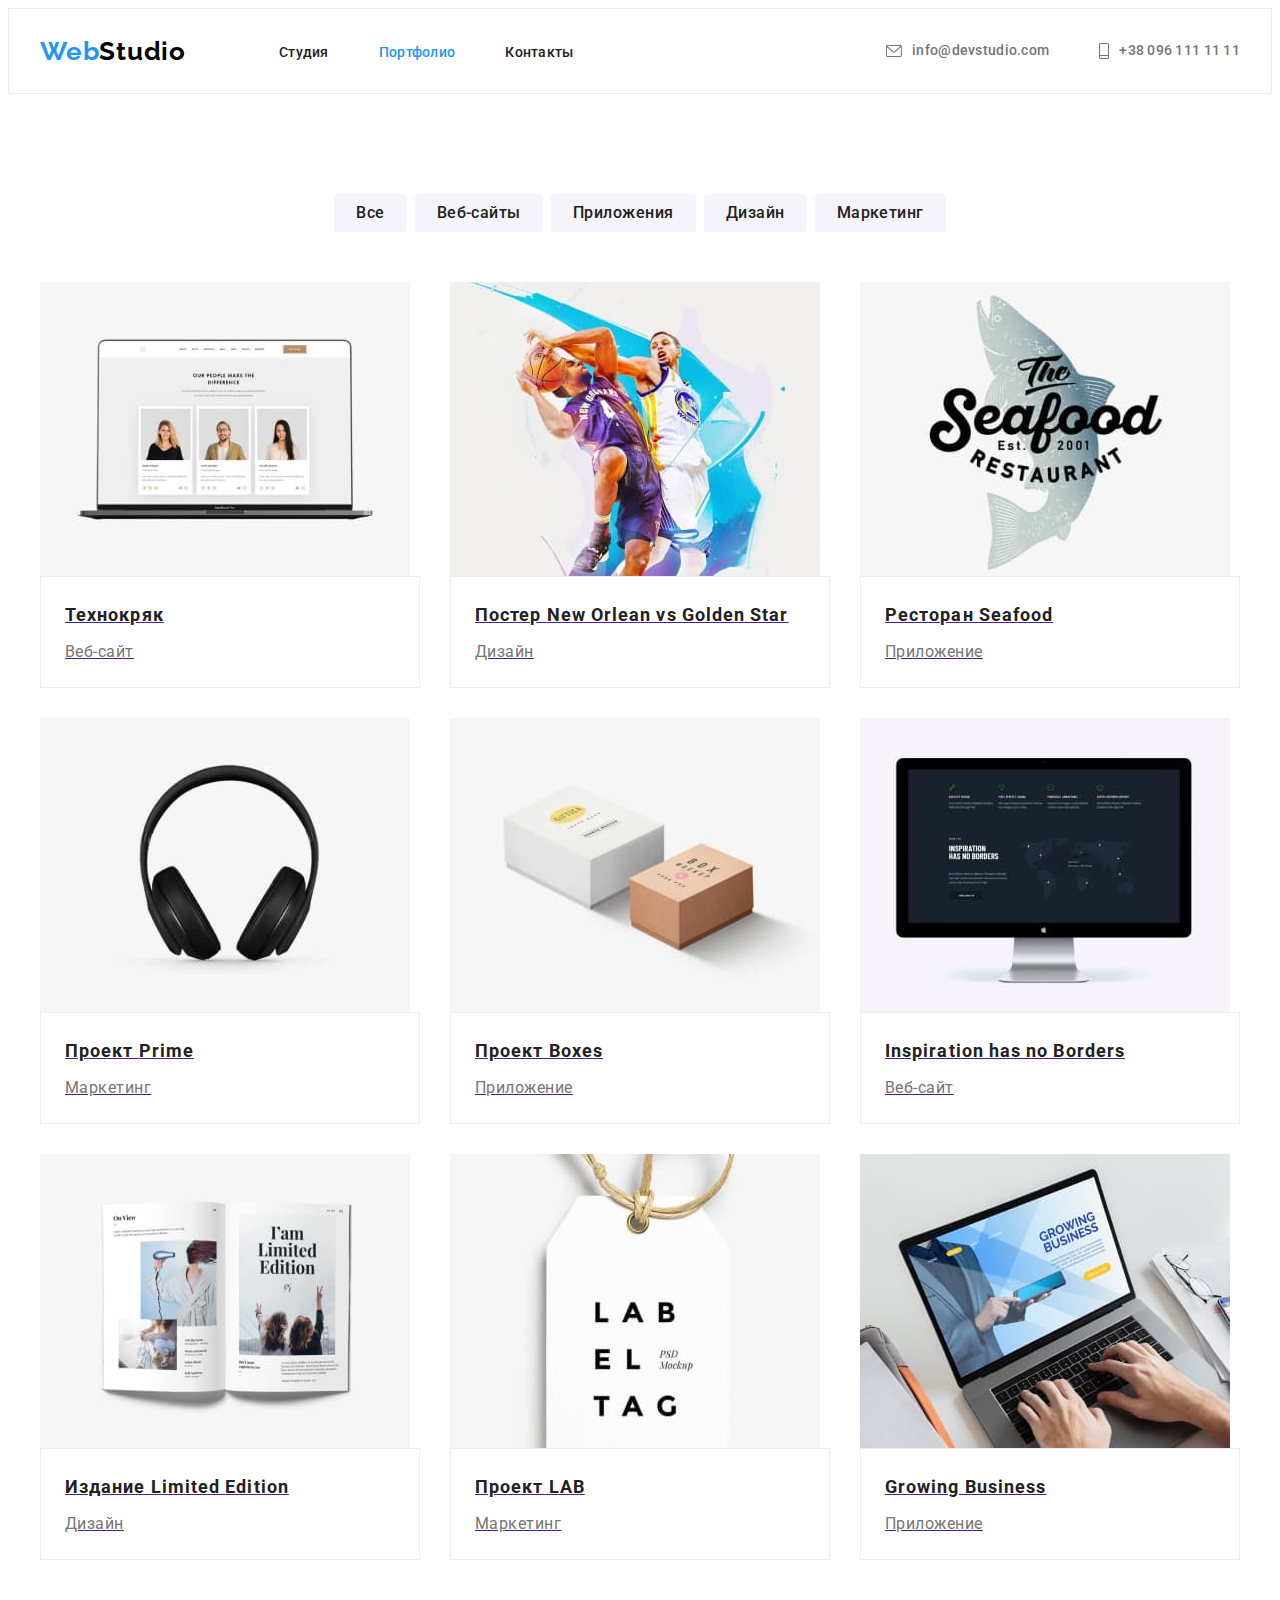
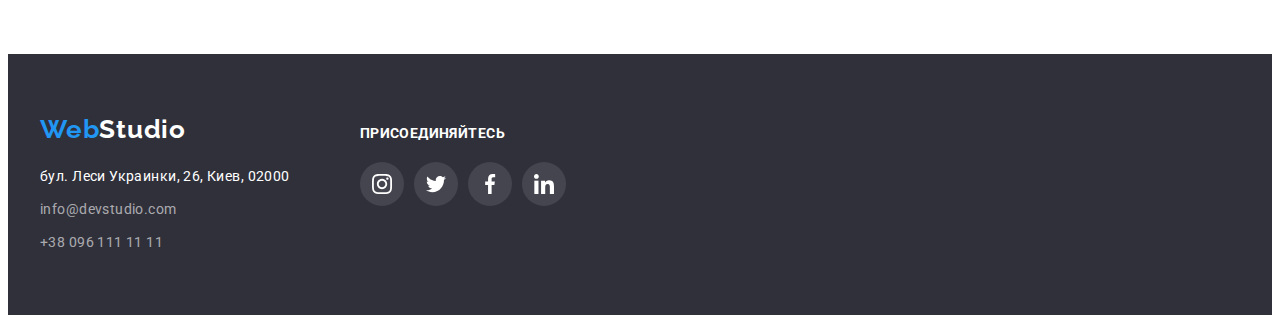
==== portfolio.html @ 2f3a3f7e "after item" ====
<!DOCTYPE html>
<html lang="en">
<head>
    <meta charset="UTF-8">
    <meta http-equiv="X-UA-Compatible" content="IE=edge">
    <meta name="viewport" content="width=device-width, initial-scale=1.0">
    <title>Портфолио</title>
    <link rel="preconnect" href="https://fonts.gstatic.com">
    <link href="https://fonts.googleapis.com/css2?family=Raleway:wght@700&family=Roboto:wght@400;500;700;900&display=swap"
        rel="stylesheet">
    <link rel="stylesheet" href="https://cdnjs.cloudflare.com/ajax/libs/modern-normalize/1.0.0/modern-normalize.min.css"
        integrity="sha512-ISS7cAi1PEhQ8jnbJpJZMd29NlhNj4AWYyLOSp2CE/CsHxTCu+r+t0D2yoJudVrd0/8fTVPUVDzY5Tvli75u/g=="
        crossorigin="anonymous" />
    <link rel="stylesheet" href="https://cdnjs.cloudflare.com/ajax/libs/animate.css/4.1.1/animate.min.css" />
    <link rel="stylesheet" href="./css/styles.css">
</head>
<body>
    <!--header-->
    <header class="main-header">
        <div class="container">
            <nav class="navigation">
                <a class="link logo" href="index.html" lang="en">Web<span lang="en" class="logo-black">Studio</span>
                </a>
                <ul class="list navigation-list">
                    <li class="navigation-list-item">
                        <a class="link navigation-link" href="index.html">
                            Студия
                        </a>
                    </li>
                    <li class="navigation-list-item">
                        <a class="link navigation-link" href="portfolio.html">
                            <span class="active">Портфолио</span>
                                                    </a>
                    </li>
                    <li class="navigation-list-item">
                        <a class="link navigation-link" href="">
                            Контакты
                        </a>
                    </li>
                </ul>
            </nav>
            <ul class="list address-head-list">
                <li class="address-list-head-item">
                    <a class="link contact-link tel-mail-link" href="mailto:info@devstudio.com">
                        <svg class="contact-icon" width="16" height="12">
                            <use href="./images/sprite.svg#mail"></use>
                        </svg>info@devstudio.com</a>
                </li>
                <li class="address-list-head-item">
                    <a class="link contact-link tel-mail-link" href="tel:+380961111111">
                        <svg class="contact-icon" width="10" height="16">
                            <use href="./images/sprite.svg#smartphone"></use>
                        </svg>+38 096 111 11 11</a>
                </li>
            </ul>
        </div>
    </header>
    <!--main-->
    <main class="main">
        <h1 class="visually-hidden">Portfolio</h1>
            <section class="pf-section">
                <div class="container">
                    <ul class="list portfolio-btn-container">
                        <li class="portfolio-btn-list">
                            <button class="portfolio-btn link" type="button">Все</button>
                        </li>
                        <li class="portfolio-btn-list">
                            <button class="portfolio-btn link" type="button">Веб-сайты</button>
                        </li>
                        <li class="portfolio-btn-list">
                            <button class="portfolio-btn link" type="button">Приложения</button>
                        </li>
                        <li class="portfolio-btn-list">
                            <button class="portfolio-btn link" type="button">Дизайн</button>
                        </li>
                        <li class="portfolio-btn-list">
                            <button class="portfolio-btn link" type="button">Маркетинг</button>
                        </li>
                    </ul>
                    <ul class="pf-project-container">
                        <li class="list pf-pj-list">
                            <a href="" class="pf-pj-link">
                                <div class="pj-content-wrapper">
                                    <img class="pf-img" src="images\portfolio\proj1.jpg" alt="ноутбук, на мониторе 3 карточки с людьми" width="370" height="294">
                                        <p class="overlay">Технокряк это современная площадка распространения коронавируса. Компании используют эту платформу для цифрового
                                    шпионажа и атак на защищённые сервера конкурентов.</p>
                                </div>
                                <div class="pf-project-format">
                                    <h2 class="pf-project-title">Технокряк</h3>
                                    <p class="pf-projects">Веб-сайт</p>
                                </div>
                            </a>
                        </li>
                        <li class="list pf-pj-list">
                            <a href="" class="pf-pj-link">
                                <div class="pj-content-wrapper">
                                    <img class="pf-img" src="images\portfolio\proj2.jpg" alt="два баскетболиста в прыжке с мячом" width="370" height="294">
                                    <p class="overlay">Технокряк это современная площадка распространения коронавируса. Компании используют эту платформу для цифрового
                                    шпионажа и атак на защищённые сервера конкурентов.</p>
                                </div>
                                    <div class="pf-project-format">
                                    <h2 class="pf-project-title">Постер <span lang="en">New Orlean vs Golden Star</span></h3>
                                    <p class="pf-projects">Дизайн</p>   
                                </div>
                            </a>
                        </li>
                        <li class="list pf-pj-list">
                            <a href="" class="pf-pj-link">
                                <div class="pj-content-wrapper">
                                    <img class="pf-img" src="images\portfolio\proj3.jpg" alt="логотип ресторана Сиафуд" width="370" height="294">
                                    <p class="overlay">Технокряк это современная площадка распространения коронавируса. Компании используют эту платформу для цифрового
                                    шпионажа и атак на защищённые сервера конкурентов.</p>
                                </div>
                                    <div class="pf-project-format">
                                    <h2 class="pf-project-title">Ресторан <span lang="en">Seafood</span></h3>
                                    <p class="pf-projects">Приложение</p>
                                </div>
                            </a>
                        </li>
                        <li class="list pf-pj-list">
                            <a href="" class="pf-pj-link">
                                <div class="pj-content-wrapper">
                                    <img class="pf-img" src="images\portfolio\proj4.jpg" alt="черные наушники" width="370" height="294">
                                    <p class="overlay">Технокряк это современная площадка распространения коронавируса. Компании используют эту платформу для цифрового
                                    шпионажа и атак на защищённые сервера конкурентов.</p>
                                </div>
                                    <div class="pf-project-format">
                                    <h2 class="pf-project-title">Проект <span lang="en">Prime</span></h3>
                                    <p class="pf-projects">Маркетинг</p>
                                </div>
                            </a>
                        </li>
                        <li class="list pf-pj-list">
                            <a href="" class="pf-pj-link">
                                <div class="pj-content-wrapper">
                                    <img class="pf-img" src="images\portfolio\proj5.jpg" alt="две коробочки белого и коричневого цвета" width="370" height="294">
                                    <p class="overlay">Технокряк это современная площадка распространения коронавируса. Компании используют эту платформу для цифрового
                                    шпионажа и атак на защищённые сервера конкурентов.</p>
                                </div>
                                    <div class="pf-project-format">
                                    <h2 class="pf-project-title">Проект <span lang="en">Boxes</span></h3>
                                    <p class="pf-projects">Приложение</p>
                                </div>
                            </a>
                        </li>
                        <li class="list pf-pj-list">
                            <a href="" class="pf-pj-link">
                                <div class="pj-content-wrapper">
                                    <img class="pf-img" src="images\portfolio\proj6.jpg" alt="монитор эппл с открытым веб-сайтом вдохновение не имеет границ" width="370" height="294">
                                    <p class="overlay">Технокряк это современная площадка распространения коронавируса. Компании используют эту платформу
                                        для цифрового
                                        шпионажа и атак на защищённые сервера конкурентов.</p>
                                </div>
                                <div class="pf-project-format">
                                    <h2 class="pf-project-title" lang="en">Inspiration has no Borders</h3>
                                    <p class="pf-projects">Веб-сайт</p>
                                </div>
                            </a>
                        </li>
                        <li class="list pf-pj-list">
                            <a href="" class="pf-pj-link">
                                <div class="pj-content-wrapper">
                                    <img class="pf-img" src="images\portfolio\proj7.jpg" alt="книга в раскрытом виде с надписью на английском языке - я лимитировання серия" width="370" height="294">
                                    <p class="overlay">Технокряк это современная площадка распространения коронавируса. Компании используют эту платформу для цифрового
                                    шпионажа и атак на защищённые сервера конкурентов.</p>
                                </div>
                                    <div class="pf-project-format">
                                    <h2 class="pf-project-title">Издание <span lang="en">Limited Edition</span></h3>
                                    <p class="pf-projects">Дизайн</p>
                                </div>
                            </a>
                        </li>
                        <li class="list pf-pj-list">
                            <a href="" class="pf-pj-link">
                                <div class="pj-content-wrapper">
                                    <img class="pf-img" src="images\portfolio\proj8.jpg" alt="белая табличка с надписью лаб ель таг" width="370" height="294">
                                    <p class="overlay">Технокряк это современная площадка распространения коронавируса. Компании используют эту платформу для цифрового
                                    шпионажа и атак на защищённые сервера конкурентов.</p>
                                </div>
                                    <div class="pf-project-format">
                                    <h2 class="pf-project-title">Проект <span lang="en">LAB</span></h3>
                                    <p class="pf-projects">Маркетинг</p>
                                </div>
                            </a>
                        </li>
                        <li class="list pf-pj-list">
                            <a href="" class="pf-pj-link">
                                <div class="pj-content-wrapper">
                                    <img class="pf-img" src="images\portfolio\proj9.jpg"
                                alt="фото ноутбука с надписью растим бизнес, и руки которые там что-то набирают" width="370" height="294">
                                    <p class="overlay">Технокряк это современная площадка распространения коронавируса. Компании используют эту платформу для цифрового
                                    шпионажа и атак на защищённые сервера конкурентов.</p>
                                </div>
                                <div class="pf-project-format">
                                    <h2 class="pf-project-title" lang="en">Growing Business</h3>
                                    <p class="pf-projects">Приложение</p>
                                </div>
                            </a>
                        </li>
                    </ul>
                </div>
            </section>
    </main>
    <!-- footer-->
    <footer class="footer">
        <div class="container">
            <div class="footer-container">
                <a class="link logo-footer" href="index.html" lang="en">Web<span lang="en"
                        class="logo-white">Studio</span></a>
                <address class="address address-footer">
                    <ul class="list address-footer-link">
                        <li class="address-footer-link-item">
                            <a class="link footer-address" href="https://goo.gl/maps/hfsAwoGieSm13fya9" target="_blank"
                                rel="noopener noreferrer">бул. Леси Украинки, 26, Киев, 02000</a>
                        </li>
                        <li class="address-footer-link-item">
                            <a class="link footer-tel-mail-link" href="mailto:info@example.com" lang="en">info@devstudio.com</a>
                        </li>
                        <li class="address-footer-link-item">
                            <a class="link footer-tel-mail-link" href="tel:+380991111111">+38 096 111 11 11</a>
                        </li>
                    </ul>
                </address>
            </div>
            <div class="section-footer-social-icon">
                <p class="footer-social-title">Присоединяйтесь</p>
                <ul class="footer-social-icon list">
                    <li class="footer-social-icon-list">
                        <a href="" class="footer-social-link">
                            <svg class="f-social-icon" width="20x" height="20px">
                                <use href="./images/sprite.svg#instagram"></use>
                            </svg>
                        </a>
                    </li>
                    <li class="footer-social-icon-list">
                        <a href="" class="footer-social-link">
                            <svg class="footer-social-list-icon" width="20x" height="20px">
                                <use href="./images/sprite.svg#twitter"></use>
                            </svg>
                        </a>
                    </li>
                    <li class="footer-social-icon-list">
                        <a href="" class="footer-social-link">
                            <svg class="f-social-icon" width="20x" height="20px">
                                <use href="./images/sprite.svg#facebook"></use>
                            </svg>
                        </a>
                    </li>
                    <li class="footer-social-icon-list">
                        <a href="" class="footer-social-link">
                            <svg class="f-social-icon" width="20x" height="20px">
                                <use href="./images/sprite.svg#linkedin"></use>
                            </svg>
                        </a>
                    </li>
                </ul>
            </div>
        </div>
    </footer>
</body>
</html>
---- css/styles.css ----
/*====================HTML=========================*/
:root {
  --main-font: "Roboto", sans-serif;
  --secondary-font: "Raleway", sans-serif;
  --accent-color: #2196f3;
  --secondary-color: #757575;
  --background-btn-color: #f5f4fa;
  --header-background-color: #ffffff;
  --footer-background-color: #2f303a;
  --black-color: #000000;
  --main-color: #212121;
  --footer-mail-tel: rgba(255, 255, 255, 0.6);
  --border-color: #ececec;
  --pj-border-color: #eeeeee;
  --social-color: #afb1b8;
  --overlay-color: rgba(33, 150, 243, 0.9);
}
body {
  font-family: var(--main-font);
}
.active {
  color: var(--accent-color);
}
.link {
  text-decoration: none;
}
.list {
  list-style: none;
}
h1,
h2,
h3,
h4,
h5,
h6,
p,
ul,
ol {
  margin: 0px;
  padding: 0px;
}
.container {
  width: 1200px;
  margin: 0 auto;
  padding-left: 15px;
  padding-right: 15px;
}
.logo-black {
  color: var(--black-color);
}
.logo-white {
  color: var(--header-background-color);
}
/*====================end HTML=========================*/
/*====================HEADER===========================*/
.main-header {
  background-color: var(--header-background-color);
  border: 1px solid var(--border-color);
}
.main-header .container {
  display: flex;
  align-items: center;
}
.navigation {
  display: flex;
  align-items: center;
}
.navigation-list {
  display: flex;
  align-items: center;
}
.navigation-list-item:not(:last-child) {
  margin-right: 50px;
  position: relative;
}
.navigation-link {
  position: relative;
  font-weight: 500;
  font-size: 14px;
  line-height: 1.14;
  letter-spacing: 0.02em;
  color: var(--main-color);
  padding-top: 32px;
  padding-bottom: 32px;
  transition-property: color;
  transition-duration: 250ms;
  transition-timing-function: cubic-bezier(0.4, 0, 0.2, 1);
}
.navigation-link:hover,
.navigation-link:focus {
  color: var(--accent-color);
}
.navigation-link::after {
  content: "";
  display: block;
  width: 100%;
  height: 4px;
  background-color: var(--accent-color);
  border-radius: 4px;
  position: absolute;
  left: 0;
  bottom: 0;
  opacity: 0;
  transition-property: color, opacity;
  transition-duration: 250ms;
  transition-timing-function: cubic-bezier(0.4, 0, 0.2, 1);
}

.navigation-link:hover::after,
.navigation-link:focus::after {
  opacity: 1;
  background-color: var(--accent-color);
}

.tel-mail-link {
  display: flex;
  position: relative;
  font-weight: 500;
  font-size: 14px;
  line-height: 1.14;
  letter-spacing: 0.02em;
  color: var(--secondary-color);
  padding-top: 34px;
  padding-bottom: 34px;
  align-items: center;
  transition-property: color;
  transition-duration: 250ms;
  transition-timing-function: cubic-bezier(0.4, 0, 0.2, 1);
}
.contact-link:hover,
.contact-link:focus {
  color: var(--accent-color);
}
.contact-link:hover svg,
.contact-link:focus svg {
  fill: var(--accent-color);
}
.contact-link::after {
  content: "";
  display: block;
  width: 100%;
  height: 4px;
  background: var(--accent-color);
  border-radius: 2px;
  position: absolute;
  left: 0;
  bottom: 0;
  opacity: 0;
  transition-property: color, opacity;
  transition-duration: 250ms;
  transition-timing-function: cubic-bezier(0.4, 0, 0.2, 1);
}

.contact-link:hover::after,
.contact-link:focus::after {
  display: block;
  background: var(--accent-color);
  opacity: 1;
}
.address-head-list {
  display: flex;
  align-items: center;
  margin-left: auto;
}
.address-list-head-item {
  margin: 0;
  padding: 0;
}
.address-list-head-item:not(:last-child) {
  margin-right: 50px;
}
.logo {
  font-family: var(--secondary-font);
  font-weight: 700;
  font-size: 26px;
  line-height: 1.19;
  letter-spacing: 0.03em;
  color: var(--accent-color);
  margin-right: 93px;
  animation-name: flip;
  animation-duration: 1000ms;
  animation-timing-function: linear;
  animation-iteration-count: 50;
}
.contact-icon {
  fill: var(--secondary-color);
  margin-right: 10px;
  transition-property: fill;
  transition-duration: 250ms;
  transition-timing-function: cubic-bezier(0.4, 0, 0.2, 1);
}

/*====================end HEADER===========================*/
/*====================HERO SECTION===========================*/
.hero-section {
  text-align: center;
  margin: 0 auto;
  background-color: var(--footer-background-color);
  background-image: linear-gradient(
      rgba(47, 48, 58, 0.4),
      rgba(47, 48, 58, 0.4)
    ),
    url(../images/backgroundImg.jpg);
  background-repeat: no-repeat;
  background-size: cover;
  padding-top: 0px;
  padding-bottom: 0px;
  max-width: 1600px;
}
.hero-section .container {
  padding-top: 200px;
  padding-bottom: 200px;
}
.hero-head {
  font-weight: 900;
  font-size: 44px;
  line-height: 1.5;
  letter-spacing: 0.06em;
  text-transform: uppercase;
  color: var(--header-background-color);
  width: 696px;
  height: 120px;
  margin: 0 auto;
  margin-bottom: 30px;
}
.modal-btn {
  font-family: var(--main-font);
  display: inline-block;
  min-width: 200px;
  padding: 12px 32px;
  background: var(--accent-color);
  box-shadow: 0px 4px 4px rgba(0, 0, 0, 0.15);
  border-radius: 4px;
  font-weight: 700;
  font-size: 16px;
  line-height: 1.87;
  letter-spacing: 0.06em;
  cursor: pointer;
  color: var(--header-background-color);
  background-color: var(--accent-color);
}
/*====================end HERO SECTION===========================*/
/*====================ABOUT SECTION===========================*/
.about {
  padding-bottom: 47px;
  padding-top: 94px;
}
.benefits-item {
  width: 270px;
  margin-left: 30px;
}
.benefits-list {
  margin-left: -30px;
}
.title-benefit {
  font-weight: 700;
  font-size: 14px;
  line-height: 1.14;
  letter-spacing: 0.03em;
  text-transform: uppercase;
  color: var(--main-color);
  margin-bottom: 10px;
}
.benefits-about {
  font-weight: normal;
  font-size: 14px;
  line-height: 1.71;
  letter-spacing: 0.03em;
  color: var(--secondary-color);
  width: 270px;
}
.about .container .list {
  display: flex;
  align-items: center;
}
.about-icon {
  display: flex;
  align-items: center;
  justify-content: center;
  width: 270px;
  height: 120px;
  background: #f5f4fa;
  border-radius: 4px;
  margin-bottom: 30px;
}
/*====================end ABOUT SECTION===========================*/
/*====================WHAT WE DO SECTION===========================*/
.img-wht-we-do {
  display: block;
}
.we-do-section {
  padding-top: 47px;
  padding-bottom: 94px;
}
.title {
  font-weight: 700;
  font-size: 36px;
  line-height: 1.16;
  text-align: center;
  letter-spacing: 0.03em;
  color: var(--main-color);
  margin-bottom: 50px;
}
.we-do-list {
  display: flex;
  align-items: center;
  margin-left: -30px;
  margin-top: -30px;
}
.we-do-list-item {
  flex-basis: calc(100% / 3 - 30px);
  margin-left: 30px;
  margin-top: 30px;
}
/*====================end WHAT WE DO SECTION===========================*/
/*====================OUR TEAM SECTION===========================*/
.our-team-img {
  display: block;
}
.our-team-section {
  background-color: var(--background-btn-color);
  padding-top: 94px;
  padding-bottom: 94px;
}
.our-team-name {
  font-weight: 500;
  font-size: 16px;
  line-height: 1.18;
  text-align: center;
  letter-spacing: 0.03em;
  color: var(--main-color);
  margin-bottom: 10px;
}
.our-team-list {
  display: flex;
  align-items: center;
  margin-top: -30px;
  margin-left: -30px;
}
.our-team-list-item {
  flex-basis: calc(100% / 4 - -30px);
  margin-top: 30px;
  margin-left: 30px;
  background-color: var(--header-background-color);
  box-shadow: 0px 1px 3px rgba(0, 0, 0, 0.12), 0px 1px 1px rgba(0, 0, 0, 0.14),
    0px 2px 1px rgba(0, 0, 0, 0.2);
}
.our-team-card-format {
  padding: 30px 32px;
}
.our-team-duty {
  font-weight: 400;
  font-size: 16px;
  line-height: 1.18;
  text-align: center;
  letter-spacing: 0.03em;
  color: var(--secondary-color);
  margin-bottom: 16px;
}
.social-list {
  display: flex;
  align-items: center;
  justify-content: center;
}

.social-list-item:not(:last-child) {
  margin-right: 10px;
}

.social-list-link {
  display: flex;
  align-items: center;
  justify-content: center;
  width: 44px;
  height: 44px;
  border-radius: 50%;
  fill: var(--social-color);
}

.social-list-link:hover,
.social-list-link:focus {
  fill: var(--header-background-color);
  background-color: var(--accent-color);
}

/*====================end OUR TEAM SECTION===========================*/
/*====================CUSTOMERS===========================*/
.customer-section {
  padding-top: 94px;
  padding-bottom: 94px;
}

.customer-list {
  display: flex;
  align-items: center;
  justify-content: center;
  margin: 0 auto;
}

.customer-list-item {
  width: 170px;
  height: 90px;
}

.customer-list-item:not(:last-child) {
  margin-right: 30px;
}

.customer-list-link {
  display: flex;
  align-items: center;
  justify-content: center;
  cursor: pointer;
  width: 100%;
  height: 100%;
  fill: var(--social-color);
  border: solid 1px var(--social-color);
  border-radius: 4px;
}

.customer-list-link:hover,
.customer-list-link:focus {
  fill: var(--accent-color);
  border-color: var(--accent-color);
  border-radius: 4px;
}

.customer-title {
  font-weight: 700;
  font-size: 36px;
  line-height: 1.16;
  text-align: center;
  letter-spacing: 0.03em;
  color: var(--main-color);
  margin-bottom: 50px;
}
/*====================end CUSTOMERS===========================*/
/*====================PORTFOLIO===========================*/
.pf-img {
  display: block;
}
.portfolio-btn {
  font-family: var(--main-font);
  font-weight: 500;
  font-size: 16px;
  line-height: 1.62;
  text-align: center;
  letter-spacing: 0.03em;
  color: var(--main-color);
  cursor: pointer;
  background-color: var(--background-btn-color);
  border: none;
  padding: 6px 22px;
  border-radius: 4px;
}
.portfolio-btn-container {
  display: flex;
  align-items: center;
  justify-content: center;
  margin-bottom: 50px;
}
.portfolio-btn-list:not(:last-child) {
  margin-right: 8px;
}
.pf-section {
  padding-top: 100px;
  padding-bottom: 94px;
  margin: 0 auto;
}
.visually-hidden {
  position: absolute !important;
  clip: rect(1px 1px 1px 1px); /* IE6, IE7 */
  clip: rect(1px, 1px, 1px, 1px);
  padding: 0 !important;
  border: 0 !important;
  height: 1px !important;
  width: 1px !important;
  overflow: hidden;
}
.pf-project-container {
  display: flex;
  flex-wrap: wrap;
  margin-left: -30px;
  margin-top: -30px;
}
.pf-pj-list {
  flex-basis: calc(100% / 3 - 30px);
  width: 370px;
  margin-left: 30px;
  margin-top: 30px;
}
.pf-pj-list:hover,
.pf-pj-list:focus {
  cursor: pointer;
  box-shadow: 0px 1px 1px rgba(0, 0, 0, 0.12), 0px 4px 4px rgba(0, 0, 0, 0.06),
    1px 4px 6px rgba(0, 0, 0, 0.16);
}
.pf-project-format {
  padding: 20px 24px;
  border: 1px solid var(--pj-border-color);
}
.portfolio-btn:hover,
.portfolio-btn:focus {
  color: var(--header-background-color);
  background-color: var(--accent-color);
  box-shadow: 0px 3px 1px rgba(0, 0, 0, 0.1), 0px 1px 2px rgba(0, 0, 0, 0.08),
    0px 2px 2px rgba(0, 0, 0, 0.12);
}

.pf-project-title {
  width: 322px;
  height: 36px;
  font-weight: 700;
  font-size: 18px;
  line-height: 2;
  letter-spacing: 0.06em;
  color: var(--main-color);
  margin-bottom: 4px;
}

.pf-projects {
  font-weight: 400;
  font-size: 16px;
  line-height: 1.87;
  letter-spacing: 0.03em;
  color: var(--secondary-color);
  width: 322px;
  height: 30px;
}
.pj-content-wrapper {
  position: relative;
  overflow: hidden;
}
.pf-pj-link:hover .overlay,
.pf-pj-link:focus .overlay {
  transform: translateY(0%);
}
.overlay {
  font-family: var(--main-font);
  font-weight: 400;
  line-height: 28px;
  font-size: 18px;
  letter-spacing: 0.03em;
  position: absolute;
  top: 0;
  left: 0;
  background-color: var(--overlay-color);
  color: var(--header-background-color);
  height: 100%;
  overflow: scroll;
  padding-left: 24px;
  padding-right: 24px;
  padding-top: 63px;
  padding-bottom: 63px;
  transform: translateY(100%);
  transition: transform 250ms cubic-bezier(0.4, 0, 0.2, 1);
}
/*====================end PORTFOLIO===========================*/
/*====================FOOTER===========================*/
.footer {
  display: flex;
  align-items: center;
  justify-content: center;
  background-color: var(--footer-background-color);
  padding-top: 60px;
  padding-bottom: 60px;
}
.footer-container {
  margin-right: 70px;
}
.address {
  font-style: normal;
  margin-top: 20px;
}
.address-footer-link {
  display: flex;
  flex-direction: column;
  justify-content: flex-start;
  align-items: flex-start;
}
.footer-address {
  font-weight: normal;
  font-size: 14px;
  line-height: 1.71;
  letter-spacing: 0.03em;
  color: var(--header-background-color);
}
.footer .container {
  display: flex;
  align-items: baseline;
}
.section-footer-social-icon {
  width: 206px;
  height: 80px;
  margin: 0;
  padding: 0;
  box-sizing: content-box;
}
.footer-social-icon {
  display: flex;
  align-items: center;
  justify-content: space-between;
}
.footer-social-title {
  font-family: var(--main-font);
  font-weight: 700;
  font-size: 14px;
  line-height: 1.14;
  letter-spacing: 0.03em;
  text-transform: uppercase;
  color: var(--header-background-color);
  margin-bottom: 20px;
}
.footer-social-link-icon:not(:last-child) {
  margin-right: 10px;
}
.address-footer-link-item:not(:last-child) {
  margin-bottom: 9px;
}
.footer-social-link:hover,
.footer-social-link:focus {
  fill: var(--header-background-color);
  background-color: var(--accent-color);
}
.footer-social-link {
  display: flex;
  align-items: center;
  justify-content: center;
  width: 44px;
  height: 44px;
  border-radius: 50%;
  fill: var(--header-background-color);
  background-color: rgba(255, 255, 255, 0.1);
}

.logo-footer {
  font-family: var(--secondary-font);
  font-style: normal;
  font-weight: 700;
  font-size: 26px;
  line-height: 1.19;
  letter-spacing: 0.03em;
  color: var(--accent-color);
}
.footer-tel-mail-link {
  font-weight: normal;
  font-size: 14px;
  line-height: 1.71;
  letter-spacing: 0.03em;
  color: var(--footer-mail-tel);
}
/*====================end FOOTER===========================*/
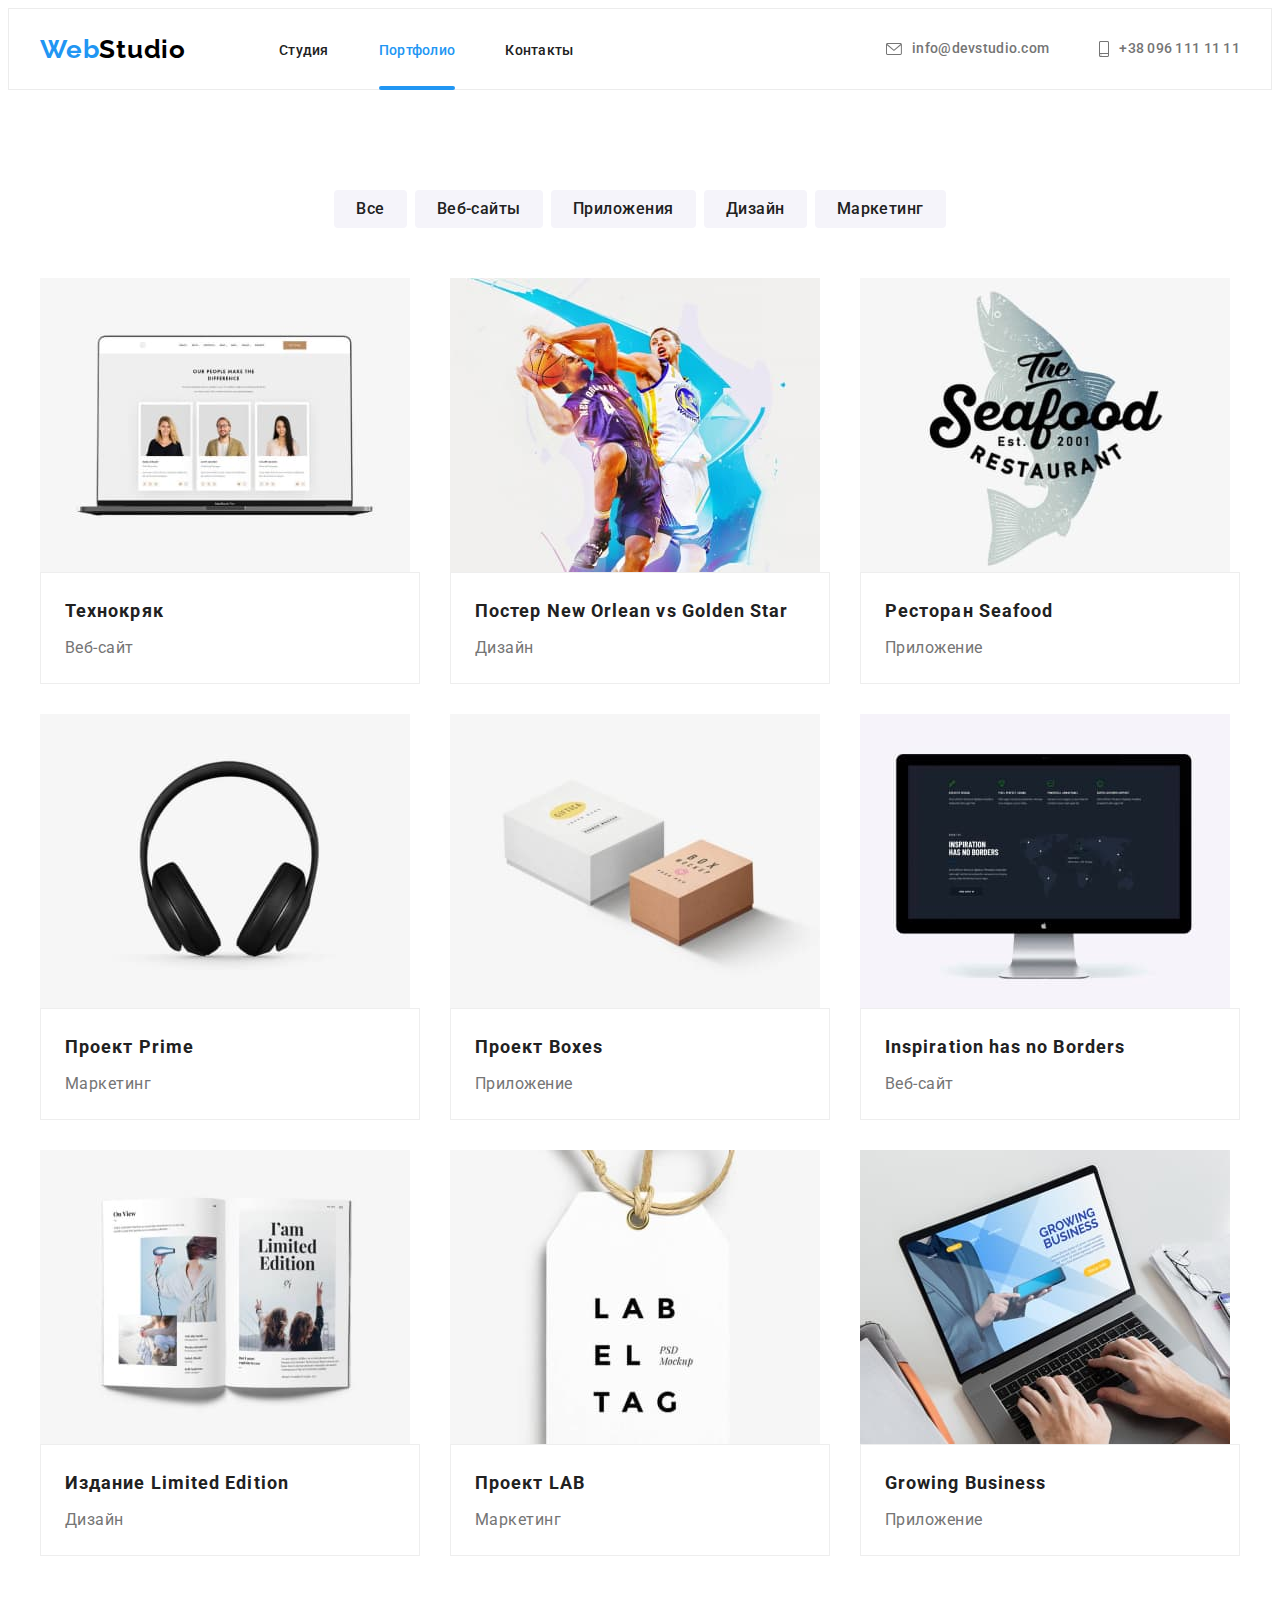
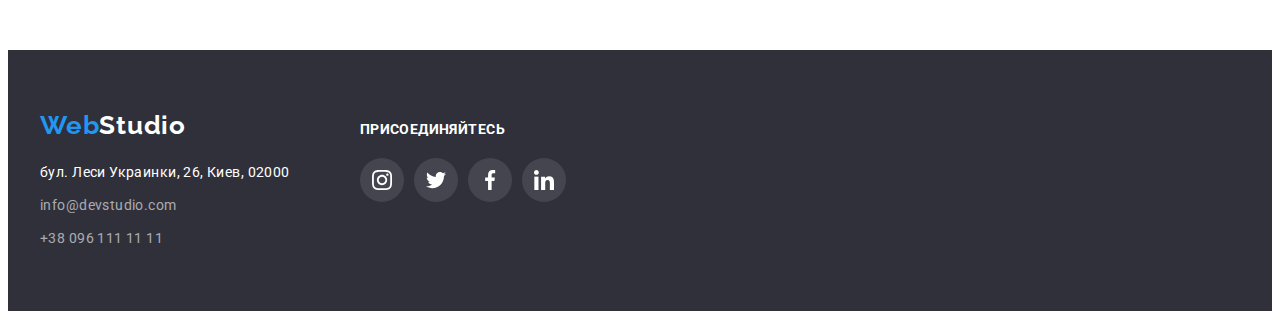
==== commit 2e9d842b: "minor fix" ====
--- a/portfolio.html
+++ b/portfolio.html
@@ -81,7 +81,7 @@
                         <li class="list pf-pj-list">
                             <a href="" class="pf-pj-link">
                                 <div class="pj-content-wrapper">
-                                    <img class="pf-img" src="images\portfolio\proj1.jpg" alt="ноутбук, на мониторе 3 карточки с людьми" width="370" height="294">
+                                    <img class="pf-img" src="./images/portfolio/proj1.jpg" alt="ноутбук, на мониторе 3 карточки с людьми" width="370" height="294">
                                         <p class="overlay">Технокряк это современная площадка распространения коронавируса. Компании используют эту платформу для цифрового
                                     шпионажа и атак на защищённые сервера конкурентов.</p>
                                 </div>
@@ -94,7 +94,7 @@
                         <li class="list pf-pj-list">
                             <a href="" class="pf-pj-link">
                                 <div class="pj-content-wrapper">
-                                    <img class="pf-img" src="images\portfolio\proj2.jpg" alt="два баскетболиста в прыжке с мячом" width="370" height="294">
+                                    <img class="pf-img" src="./images/portfolio/proj2.jpg" alt="два баскетболиста в прыжке с мячом" width="370" height="294">
                                     <p class="overlay">Технокряк это современная площадка распространения коронавируса. Компании используют эту платформу для цифрового
                                     шпионажа и атак на защищённые сервера конкурентов.</p>
                                 </div>
@@ -107,7 +107,7 @@
                         <li class="list pf-pj-list">
                             <a href="" class="pf-pj-link">
                                 <div class="pj-content-wrapper">
-                                    <img class="pf-img" src="images\portfolio\proj3.jpg" alt="логотип ресторана Сиафуд" width="370" height="294">
+                                    <img class="pf-img" src="./images/portfolio/proj3.jpg" alt="логотип ресторана Сиафуд" width="370" height="294">
                                     <p class="overlay">Технокряк это современная площадка распространения коронавируса. Компании используют эту платформу для цифрового
                                     шпионажа и атак на защищённые сервера конкурентов.</p>
                                 </div>
@@ -120,7 +120,7 @@
                         <li class="list pf-pj-list">
                             <a href="" class="pf-pj-link">
                                 <div class="pj-content-wrapper">
-                                    <img class="pf-img" src="images\portfolio\proj4.jpg" alt="черные наушники" width="370" height="294">
+                                    <img class="pf-img" src="./images/portfolio/proj4.jpg" alt="черные наушники" width="370" height="294">
                                     <p class="overlay">Технокряк это современная площадка распространения коронавируса. Компании используют эту платформу для цифрового
                                     шпионажа и атак на защищённые сервера конкурентов.</p>
                                 </div>
@@ -133,7 +133,7 @@
                         <li class="list pf-pj-list">
                             <a href="" class="pf-pj-link">
                                 <div class="pj-content-wrapper">
-                                    <img class="pf-img" src="images\portfolio\proj5.jpg" alt="две коробочки белого и коричневого цвета" width="370" height="294">
+                                    <img class="pf-img" src="./images/portfolio/proj5.jpg" alt="две коробочки белого и коричневого цвета" width="370" height="294">
                                     <p class="overlay">Технокряк это современная площадка распространения коронавируса. Компании используют эту платформу для цифрового
                                     шпионажа и атак на защищённые сервера конкурентов.</p>
                                 </div>
@@ -146,7 +146,7 @@
                         <li class="list pf-pj-list">
                             <a href="" class="pf-pj-link">
                                 <div class="pj-content-wrapper">
-                                    <img class="pf-img" src="images\portfolio\proj6.jpg" alt="монитор эппл с открытым веб-сайтом вдохновение не имеет границ" width="370" height="294">
+                                    <img class="pf-img" src="./images/portfolio/proj6.jpg" alt="монитор эппл с открытым веб-сайтом вдохновение не имеет границ" width="370" height="294">
                                     <p class="overlay">Технокряк это современная площадка распространения коронавируса. Компании используют эту платформу
                                         для цифрового
                                         шпионажа и атак на защищённые сервера конкурентов.</p>
@@ -160,7 +160,7 @@
                         <li class="list pf-pj-list">
                             <a href="" class="pf-pj-link">
                                 <div class="pj-content-wrapper">
-                                    <img class="pf-img" src="images\portfolio\proj7.jpg" alt="книга в раскрытом виде с надписью на английском языке - я лимитировання серия" width="370" height="294">
+                                    <img class="pf-img" src="./images/portfolio/proj7.jpg" alt="книга в раскрытом виде с надписью на английском языке - я лимитировання серия" width="370" height="294">
                                     <p class="overlay">Технокряк это современная площадка распространения коронавируса. Компании используют эту платформу для цифрового
                                     шпионажа и атак на защищённые сервера конкурентов.</p>
                                 </div>
@@ -173,7 +173,7 @@
                         <li class="list pf-pj-list">
                             <a href="" class="pf-pj-link">
                                 <div class="pj-content-wrapper">
-                                    <img class="pf-img" src="images\portfolio\proj8.jpg" alt="белая табличка с надписью лаб ель таг" width="370" height="294">
+                                    <img class="pf-img" src="./images/portfolio/proj8.jpg" alt="белая табличка с надписью лаб ель таг" width="370" height="294">
                                     <p class="overlay">Технокряк это современная площадка распространения коронавируса. Компании используют эту платформу для цифрового
                                     шпионажа и атак на защищённые сервера конкурентов.</p>
                                 </div>
@@ -186,7 +186,7 @@
                         <li class="list pf-pj-list">
                             <a href="" class="pf-pj-link">
                                 <div class="pj-content-wrapper">
-                                    <img class="pf-img" src="images\portfolio\proj9.jpg"
+                                    <img class="pf-img" src="./images/portfolio/proj9.jpg"
                                 alt="фото ноутбука с надписью растим бизнес, и руки которые там что-то набирают" width="370" height="294">
                                     <p class="overlay">Технокряк это современная площадка распространения коронавируса. Компании используют эту платформу для цифрового
                                     шпионажа и атак на защищённые сервера конкурентов.</p>
--- a/css/styles.css
+++ b/css/styles.css
@@ -51,6 +51,22 @@
 .logo-white {
   color: var(--header-background-color);
 }
+.active {
+  color: var(--accent-color);
+}
+
+.active::after {
+  content: "";
+  display: block;
+  width: 100%;
+  height: 4px;
+  background: var(--accent-color);
+  border-radius: 2px;
+  position: absolute;
+  left: 0;
+  bottom: 0;
+  opacity: 1;
+}
 /*====================end HTML=========================*/
 /*====================HEADER===========================*/
 .main-header {
@@ -89,6 +105,8 @@
 .navigation-link:hover,
 .navigation-link:focus {
   color: var(--accent-color);
+  transition-duration: 250ms;
+  transition-timing-function: cubic-bezier(0.4, 0, 0.2, 1);
 }
 .navigation-link::after {
   content: "";
@@ -120,8 +138,8 @@
   line-height: 1.14;
   letter-spacing: 0.02em;
   color: var(--secondary-color);
-  padding-top: 34px;
-  padding-bottom: 34px;
+  padding-top: 32px;
+  padding-bottom: 32px;
   align-items: center;
   transition-property: color;
   transition-duration: 250ms;
@@ -146,6 +164,7 @@
   left: 0;
   bottom: 0;
   opacity: 0;
+  bottom: -1px;
   transition-property: color, opacity;
   transition-duration: 250ms;
   transition-timing-function: cubic-bezier(0.4, 0, 0.2, 1);
@@ -177,10 +196,10 @@
   letter-spacing: 0.03em;
   color: var(--accent-color);
   margin-right: 93px;
-  animation-name: flip;
+  animation-name: backInLeft;
   animation-duration: 1000ms;
   animation-timing-function: linear;
-  animation-iteration-count: 50;
+  animation-iteration-count: 1;
 }
 .contact-icon {
   fill: var(--secondary-color);
@@ -308,9 +327,27 @@
   margin-top: -30px;
 }
 .we-do-list-item {
+  position: relative;
   flex-basis: calc(100% / 3 - 30px);
   margin-left: 30px;
   margin-top: 30px;
+}
+.what-we-do-overlay {
+  font-family: var(--main-font);
+  font-weight: 700;
+  font-size: 14px;
+  line-height: 1.14;
+  text-align: center;
+  letter-spacing: 0.03em;
+  text-transform: uppercase;
+  color: var(--header-background-color);
+  background-color: rgba(47, 48, 58, 0.8);
+  padding-top: 27px;
+  padding-bottom: 27px;
+  position: absolute;
+  width: 100%;
+  bottom: 0;
+  left: 0;
 }
 /*====================end WHAT WE DO SECTION===========================*/
 /*====================OUR TEAM SECTION===========================*/
@@ -375,6 +412,9 @@
   height: 44px;
   border-radius: 50%;
   fill: var(--social-color);
+  transition-property: fill, background-color;
+  transition-duration: 250ms;
+  transition-timing-function: cubic-bezier(0.4, 0, 0.2, 1);
 }
 
 .social-list-link:hover,
@@ -416,6 +456,9 @@
   fill: var(--social-color);
   border: solid 1px var(--social-color);
   border-radius: 4px;
+  transition-property: fill, background-color;
+  transition-duration: 250ms;
+  transition-timing-function: cubic-bezier(0.4, 0, 0.2, 1);
 }
 
 .customer-list-link:hover,
@@ -423,6 +466,9 @@
   fill: var(--accent-color);
   border-color: var(--accent-color);
   border-radius: 4px;
+  transition-property: fill, border-color;
+  transition-duration: 250ms;
+  transition-timing-function: cubic-bezier(0.4, 0, 0.2, 1);
 }
 
 .customer-title {
@@ -452,6 +498,9 @@
   border: none;
   padding: 6px 22px;
   border-radius: 4px;
+  transition-property: color, background-color, box-shadow;
+  transition-duration: 250ms;
+  transition-timing-function: cubic-bezier(0.4, 0, 0.2, 1);
 }
 .portfolio-btn-container {
   display: flex;
@@ -488,12 +537,20 @@
   width: 370px;
   margin-left: 30px;
   margin-top: 30px;
+  box-shadow: 0px 0px 0px rgba(0, 0, 0, 0.12), 0px 0px 0px rgba(0, 0, 0, 0.06),
+    0px 0px 0px rgba(0, 0, 0, 0.16);
+  transition-property: box-shadow;
+  transition-duration: 250ms;
+  transition-timing-function: cubic-bezier(0.4, 0, 0.2, 1);
 }
 .pf-pj-list:hover,
 .pf-pj-list:focus {
   cursor: pointer;
   box-shadow: 0px 1px 1px rgba(0, 0, 0, 0.12), 0px 4px 4px rgba(0, 0, 0, 0.06),
     1px 4px 6px rgba(0, 0, 0, 0.16);
+  transition-property: box-shadow;
+  transition-duration: 250ms;
+  transition-timing-function: cubic-bezier(0.4, 0, 0.2, 1);
 }
 .pf-project-format {
   padding: 20px 24px;
@@ -534,6 +591,17 @@
 .pf-pj-link:hover .overlay,
 .pf-pj-link:focus .overlay {
   transform: translateY(0%);
+  transition-property: box-shadow;
+  transition-duration: 250ms;
+  transition-timing-function: cubic-bezier(0.4, 0, 0.2, 1);
+}
+.pf-pj-link:hover,
+.pf-pj-link:focus {
+  box-shadow: 0px 1px 1px rgba(0, 0, 0, 0.12), 0px 4px 4px rgba(0, 0, 0, 0.06),
+    1px 4px 6px rgba(0, 0, 0, 0.16);
+}
+.pf-pj-link {
+  text-decoration: none;
 }
 .overlay {
   font-family: var(--main-font);
@@ -547,7 +615,7 @@
   background-color: var(--overlay-color);
   color: var(--header-background-color);
   height: 100%;
-  overflow: scroll;
+  overflow: auto;
   padding-left: 24px;
   padding-right: 24px;
   padding-top: 63px;
@@ -631,6 +699,9 @@
   border-radius: 50%;
   fill: var(--header-background-color);
   background-color: rgba(255, 255, 255, 0.1);
+  transition-property: background-color;
+  transition-duration: 250ms;
+  transition-timing-function: cubic-bezier(0.4, 0, 0.2, 1);
 }
 
 .logo-footer {
@@ -650,3 +721,43 @@
   color: var(--footer-mail-tel);
 }
 /*====================end FOOTER===========================*/
+.backdrop {
+  position: fixed;
+  top: 0;
+  left: 0;
+  width: 100vw;
+  height: 100vh;
+  background-color: rgba(0, 0, 0, 0.5);
+  transition: all 250ms linear;
+}
+
+.modal {
+  position: absolute;
+  top: 50%;
+  left: 50%;
+  transform: translate(-50%, -50%);
+  width: 528px;
+  height: 580px;
+  background-color: #ffffff;
+}
+
+.modal-close-btn {
+  display: flex;
+  justify-content: center;
+  align-items: center;
+  position: absolute;
+  top: 8px;
+  right: 8px;
+  width: 30px;
+  height: 30px;
+  background: transparent;
+  border: 1px solid rgba(0, 0, 0, 0.1);
+  border-radius: 50%;
+  cursor: pointer;
+}
+
+.is-hidden {
+  opacity: 0;
+  visibility: hidden;
+  pointer-events: none;
+}
